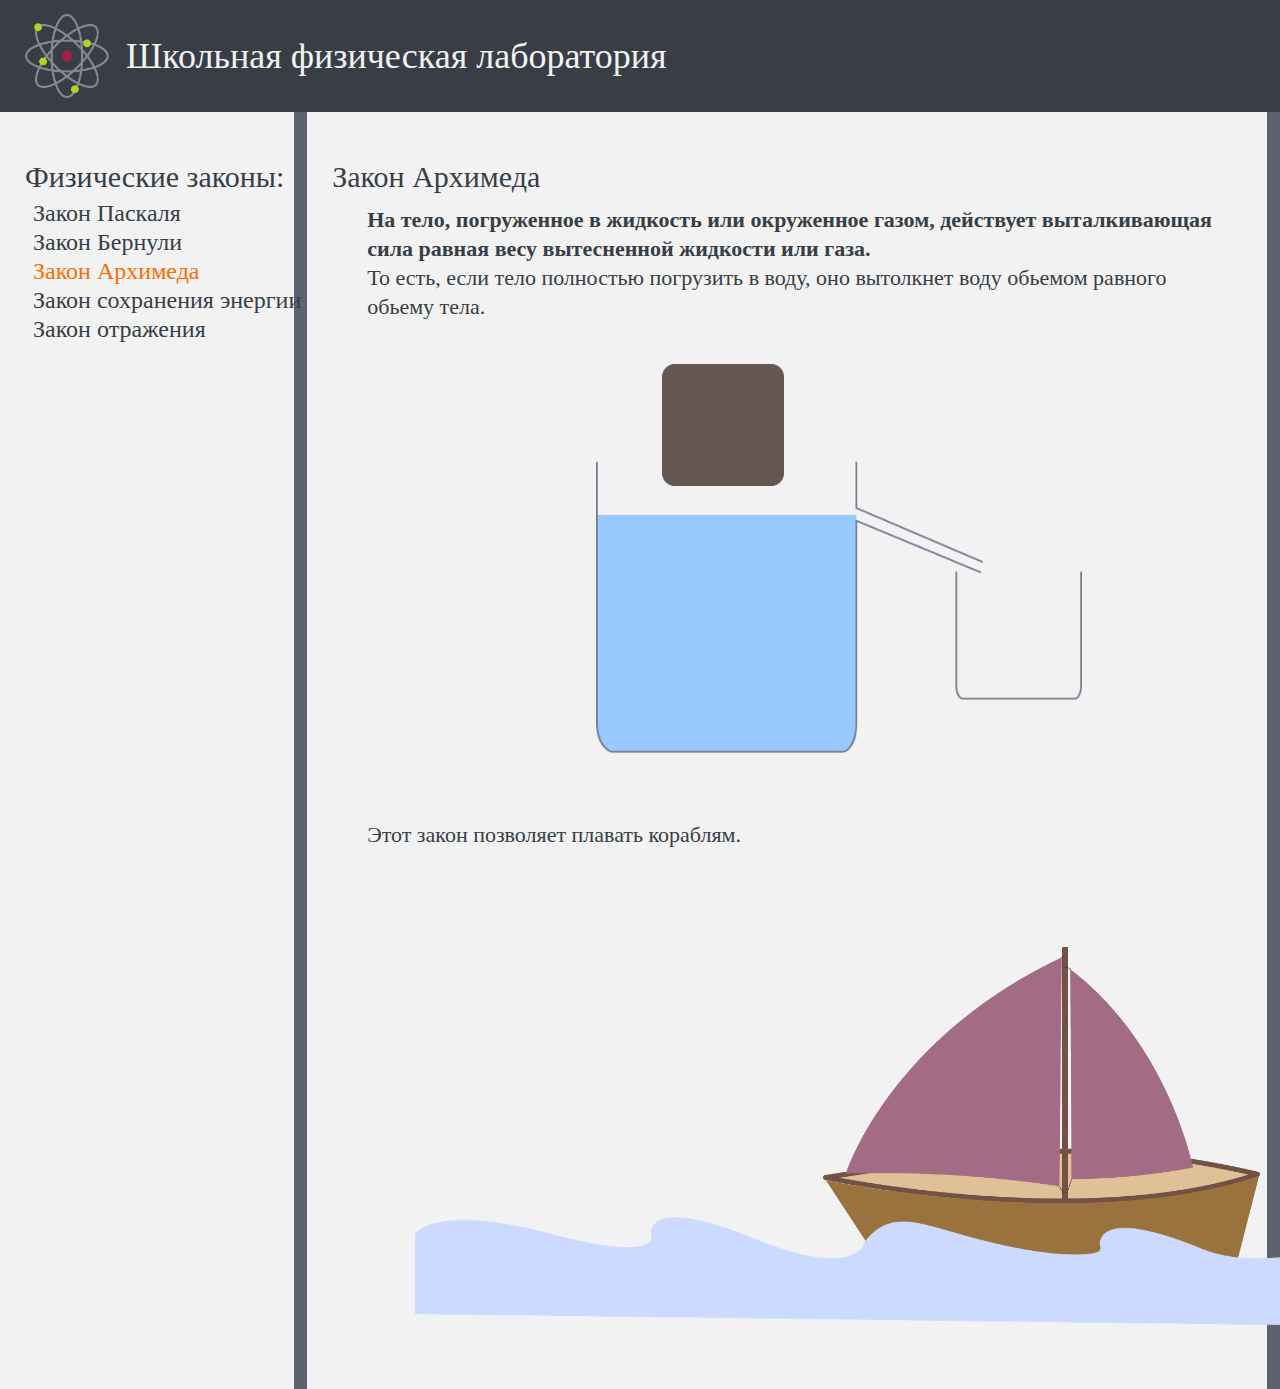
==== STR/Arhimed.html @ e6d6c903 "Initial commit" ====
<!DOCTYPE html>
<html lang="en">
<head>
	<meta charset="UTF-8">
	<meta name="viewport" content="width=device-width, initial-scale=1.0">
	<link rel="stylesheet" href="karkas.css">
	<link rel="shortcut icon" href="../picture/iko2.png">
	<link rel="stylesheet" href="Arhimed.css">
	<title>Закон Архимеда</title>
</head>
<body bgcolor="5C636E">
	<div class="header">
		<div><img class="header" src="../picture/iko2.png" alt="ikon"></div><div>
<h1><a class="h1" href="../main.html">Школьная физическая лаборатория</a></h1></div>
	</div>
	<div class="list"  style="height: 1277px;" >
		<h3>Физические законы:</h3>
		<ul>
		<li><a href="Pascal.html">Закон Паскаля</a></li>
		<li><a href="Bernuli.html">Закон Бернули</a> </li>
		<li class="here">Закон Архимеда</li>
		<li><a href="Save.html">Закон сохранения энергии</a></li>
		<li ><a href="Miror.html">Закон отражения</a></li>
		</ul>
	</div>
	<div class="exp" style="height: 1277px;">
	 <h3 class="exp">Закон Архимеда</h3>
	 <p class="exp1"><b>На тело, погруженное в жидкость или окруженное газом, действует выталкивающая сила равная весу вытесненной жидкости или газа.</b><br/>То есть, если тело полностью погрузить в воду, оно вытолкнет воду обьемом равного обьему тела.
</p>
		
	 	<img id="glass" src="../picture/arhimed.png">
	 	<img id="water" src="../picture/arhwater.png">
	 	<img id="stru" src="../picture/arhstru.png">
	 	<img id="telo" src="../picture/cub.png">
	 	<p class="exp2">Этот закон позволяет плавать кораблям.</p>
	 	<img id="ship" src="../picture/ship.png">
	 	<img id="voln" src="../picture/volns.png">
<script src="Arhimed.js"></script>

	</div>
</body>
</html>
---- STR/karkas.css ----
* {
  margin: 0;
  padding: 0;
}
body{

	padding-bottom: 30px;
}
p{
	font-family: Consolas;
font-style: normal;
font-weight: normal;
font-size: 22px;
line-height: 29px;

color: #363E46;

}
a:link {text-decoration: none; color:#363E46;} 
a:visited { text-decoration: none; color:#363E46;  } 
a:active{color: #F96D00;}
a:hover{color: #F96D00;}
a:link.h1{color: #F2F2F2;}
a:visited.h1{color: #F2F2F2;}
a:active.h1{color: #F96D00;}
a:hover.h1{color: #F96D00;}
div.header
{
	position: absolute;
	width: 100%;
	height: 112px;
	left: 0px;
	top: 0px;
	background: #393E46;
	display: flex;
	
}
h1
{
position: absolute;
width: 750px;
height: 55px;
left: 126px;
top: 35px;

font-family: Play;
font-style: normal;
font-weight: normal;
font-size: 36px;
line-height: 42px;

color: #F2F2F2
}
img
{
	position: absolute;
width: 84px;
height: 84px;
left: 25px;
top: 14px;
}
div.list
{

	position: relative;
width: 23%;
height: 1377px;
left: 0px;
top: 112px;
margin-bottom: 30px;
background: #F2F2F2;
}
h3
{	
	position: absolute;
width: 340px;
height: 487px;
left: 25px;
top: 50px;

font-family: Calibri;
font-style: normal;
font-weight: normal;
font-size: 30px;
line-height: 29px;

color: #363E46;
}
ul
{
list-style-type: none;
position: absolute;
height: 393px;	
top:85px;
left: 33px;
}
li
{
width: 304px;
height: 29px;
font-family:Calibri;
font-style: normal;
font-weight: normal;
font-size: 24px;
line-height: 33px;

color: #363E46;
}
li.here
{
	color: #F96D00;
}
div.exp
{

	position: absolute;
width: 75%;
height: 1377px;

left: 24%;
top: 112px;
display: flex;
background: #F2F2F2;
}

h3.exp
{
	width: 500px;
	top: 50px;
}
p.exp1
{
	position: absolute;
left: 60px;
margin-right: 50px;
top: 93px;
}
---- STR/Arhimed.css ----
#telo
{
	cursor: pointer;
	position: absolute;
width: 122px;
height: 122px;
left: 355px;
top: 252px;
}
#water
{
	position: absolute;
width: 123px;
height: 0px;
left: 650px;	
top: 585px;


}

#stru
{
	 opacity: 0; 
	position: absolute;
width: 229px;
height: 165px;
left: 504px;
top: 403px;
}
#glass
{
	position: absolute;
width: 486px;
height: 292px;
left: 289px;
top: 349px;
}
p.exp2
{
	position: absolute;
	top:708px;
	left: 60px;

}
#ship
{
width: 437px;
height: 351px;
left: 516px;
cursor: pointer;
top: 835px;

}
#voln
{
width: 899px;
height: 109px;
left: 108px;
top: 1105px;
}
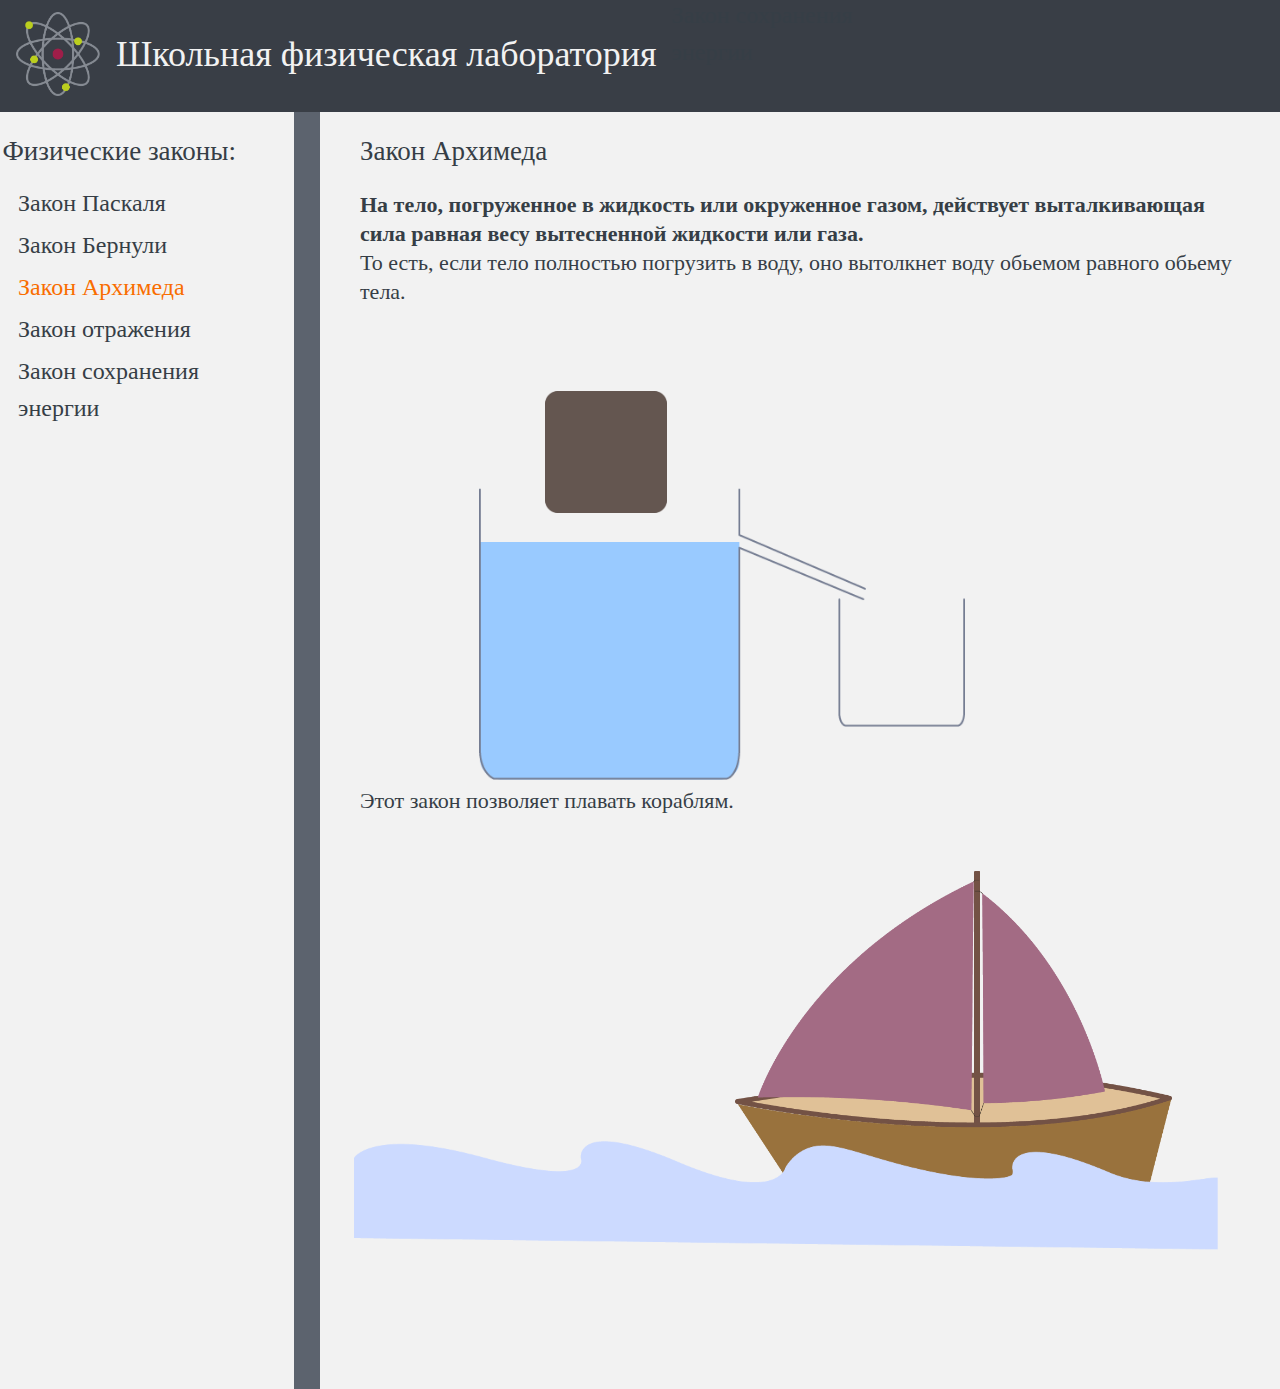
==== commit ec206fba: "adapting" ====
--- a/STR/Arhimed.html
+++ b/STR/Arhimed.html
@@ -10,33 +10,49 @@
 </head>
 <body bgcolor="5C636E">
 	<div class="header">
-		<div><img class="header" src="../picture/iko2.png" alt="ikon"></div><div>
-<h1><a class="h1" href="../main.html">Школьная физическая лаборатория</a></h1></div>
+		<div><img class="header" src="../picture/iko2.png" alt="ikon"></div>
+		<div><h1><a class="h1" href="../main.html">Школьная физическая лаборатория</a></h1></div>
+		<div class="burger-menu">
+    <input id="menu-toggle" type="checkbox" />
+    <label class="menu-btn" for="menu-toggle">
+      <span></span>
+    </label>
+     <ul class="menubox">
+            <li><a class="menu-item" href="Pascal.html">Закон Паскаля</a></li>
+            <li><a class="menu-item" href="Bernuli.html">Закон Бернули</a> </li>
+            <li><a class="menu-item" href="Miror.html">Закон отражения</a></li>
+            <li><a class="menu-item" href="Save.html">Закон сохранения энергии</a></li>
+            </ul>
+  </div>
 	</div>
+<div class="body">
 	<div class="list"  style="height: 1277px;" >
 		<h3>Физические законы:</h3>
 		<ul>
 		<li><a href="Pascal.html">Закон Паскаля</a></li>
 		<li><a href="Bernuli.html">Закон Бернули</a> </li>
 		<li class="here">Закон Архимеда</li>
+		<li ><a href="Miror.html">Закон отражения</a></li>
 		<li><a href="Save.html">Закон сохранения энергии</a></li>
-		<li ><a href="Miror.html">Закон отражения</a></li>
 		</ul>
 	</div>
 	<div class="exp" style="height: 1277px;">
 	 <h3 class="exp">Закон Архимеда</h3>
-	 <p class="exp1"><b>На тело, погруженное в жидкость или окруженное газом, действует выталкивающая сила равная весу вытесненной жидкости или газа.</b><br/>То есть, если тело полностью погрузить в воду, оно вытолкнет воду обьемом равного обьему тела.
-</p>
-		
+	 <p class="exp1"><b>На тело, погруженное в жидкость или окруженное газом, действует выталкивающая сила равная весу вытесненной жидкости или газа.</b><br/>То есть, если тело полностью погрузить в воду, оно вытолкнет воду обьемом равного обьему тела.</p>
+		<div id="exp11">
 	 	<img id="glass" src="../picture/arhimed.png">
 	 	<img id="water" src="../picture/arhwater.png">
 	 	<img id="stru" src="../picture/arhstru.png">
 	 	<img id="telo" src="../picture/cub.png">
+	 </div>
 	 	<p class="exp2">Этот закон позволяет плавать кораблям.</p>
+	 	<div id="exp12">
 	 	<img id="ship" src="../picture/ship.png">
 	 	<img id="voln" src="../picture/volns.png">
+
 <script src="Arhimed.js"></script>
-
+</div>
 	</div>
+</div>
 </body>
 </html>--- a/STR/karkas.css
+++ b/STR/karkas.css
@@ -1,13 +1,15 @@
-* {
+* 
+{
   margin: 0;
   padding: 0;
 }
-body{
-
-	padding-bottom: 30px;
-}
-p{
-	font-family: Consolas;
+body
+{
+padding-bottom: 30px;
+}
+p
+{
+font-family: Consolas;
 font-style: normal;
 font-weight: normal;
 font-size: 22px;
@@ -33,76 +35,203 @@
 	top: 0px;
 	background: #393E46;
 	display: flex;
-	
-}
+	flex-direction:row;
+	justify-content:flex-start;
+	align-items:center;	
+}
+@media screen and (max-width: 690px)
+{h1
+{
+font-size: 24px;
+height: 43px;
+margin-bottom: 5px;
+line-height: 26px;
+}}
+@media screen and (max-width: 820px) and (min-width: 690px)
+{h1
+{
+font-size: 27px;
+height: 77px;
+
+line-height: 66px;
+}}
+@media screen and (min-width: 820px)
+{h1
+{
+font-size: 36px;
+height: 47px;
+
+line-height: 42px;
+}}
 h1
 {
-position: absolute;
-width: 750px;
-height: 55px;
-left: 126px;
-top: 35px;
+width:100%;
 
 font-family: Play;
 font-style: normal;
 font-weight: normal;
-font-size: 36px;
-line-height: 42px;
 
 color: #F2F2F2
 }
 img
 {
-	position: absolute;
 width: 84px;
 height: 84px;
-left: 25px;
-top: 14px;
-}
+margin: 16px;
+}
+#menu__toggle {
+  opacity: 0;
+}
+@media screen and (max-width: 820px)
+{
+.menu-btn{
+  display: flex;
+  align-items: center;
+  position: absolute;
+  top: 40px;
+  right:30px;
+  width: 26px;
+  height: 26px;
+  cursor: pointer;
+  z-index: 3;
+}
+ 
+.menu-btn > span,
+.menu-btn > span::before,
+.menu-btn > span::after {
+  display: block;
+  position: absolute;
+  width: 100%;
+  height: 2px;
+  background-color: #F2F2F2;
+  transition-duration: .25s;
+}
+.menu-btn > span::before {
+  content: '';
+  top: -8px;
+}
+.menu-btn > span::after {
+  content: '';
+  top: 8px;
+}
+ 
+.menubox{
+  display: block;
+  position: absolute;
+  visibility: hidden;
+  top: -100%;
+  right: 0;
+  width: 330px;
+  height: 100%;
+  padding: 80px 0;
+  list-style: none;
+  z-index: 2;
+  background-color: #F2F2F2;
+  box-shadow: 1px 0px 6px rgba(0, 0, 0, .2);
+  transition-duration: .25s;
+}
+ 
+.menu-item {
+  display: block;
+  padding: 12px;
+  width: 90%;
+  height: 47px;
+  font-family:Calibri;
+  font-weight: normal;
+  font-size: 24px;
+  	line-height: 47px;
+
+  text-decoration: none;
+  
+}
+
+ 
+ 
+#menu-toggle{
+  opacity: 0;
+}
+ 
+#menu-toggle:checked ~ .menu-btn > span{
+  transform: rotate(45deg);
+  background-color: #363E46;
+}
+#menu-toggle:checked ~ .menu-btn > span::before{
+  top: 0;
+  transform: rotate(0);
+  background-color: #363E46;
+}
+#menu-toggle:checked ~ .menu-btn > span::after{
+  top: 0;
+  transform: rotate(90deg);
+  background-color: #363E46;
+}
+#menu-toggle:checked ~ .menubox{
+  visibility: visible;
+  top: 0;
+}
+}
+.body
+{
+display: flex;
+justify-content: space-between;
+margin-bottom: 20px;
+}
+@media screen and (max-width: 820px)
+{div.list
+{
+width: 0;
+}}
+@media screen and (min-width: 820px)
+{div.list
+{
+width: 23%;
+}}
 div.list
 {
-
-	position: relative;
-width: 23%;
-height: 1377px;
+position: relative;
+display: flex;
+flex-direction:column;
+justify-content: flex-start;
+align-items:center;
+height: 1400px;
+
+
 left: 0px;
 top: 112px;
-margin-bottom: 30px;
 background: #F2F2F2;
 }
 h3
 {	
-	position: absolute;
-width: 340px;
-height: 487px;
-left: 25px;
-top: 50px;
-
+width: 100%;
+height: 33px;
+margin: 25px 25px 10px 20px;
+padding-left: 20px;
+padding-right: 10px;
 font-family: Calibri;
 font-style: normal;
 font-weight: normal;
-font-size: 30px;
+font-size: 27px;
 line-height: 29px;
 
 color: #363E46;
 }
 ul
 {
+padding-left: 10px;
 list-style-type: none;
-position: absolute;
 height: 393px;	
-top:85px;
-left: 33px;
+
 }
 li
 {
-width: 304px;
-height: 29px;
+width: 95%;
+height: 37px;
+margin: 5px;
 font-family:Calibri;
 font-style: normal;
 font-weight: normal;
 font-size: 24px;
-line-height: 33px;
+line-height: 37px;
 
 color: #363E46;
 }
@@ -110,29 +239,38 @@
 {
 	color: #F96D00;
 }
+@media screen and (max-width: 820px)
+{div.exp
+{
+
+width: 100%;
+height: 1500px;
+}}
+@media screen and (min-width: 820px)
+{div.exp
+{
+height: 1400px;
+width: 75%;
+}}
 div.exp
 {
-
-	position: absolute;
-width: 75%;
-height: 1377px;
-
-left: 24%;
+z-index: 1;
+position: relative;
 top: 112px;
 display: flex;
+flex-direction:column;
 background: #F2F2F2;
 }
 
 h3.exp
 {
-	width: 500px;
-	top: 50px;
+width: 85%;
+top: 50px;
 }
 p.exp1
 {
-	position: absolute;
-left: 60px;
-margin-right: 50px;
-top: 93px;
-}
-
+position: relative;
+margin: 10px 40px;
+
+}
+
--- a/STR/Arhimed.css
+++ b/STR/Arhimed.css
@@ -1,62 +1,166 @@
+@media screen and (max-width: 605px)
+{
+#exp11
+{
+left: 5%;
+}
 #telo
 {
-	cursor: pointer;
-	position: absolute;
-width: 122px;
-height: 122px;
-left: 355px;
-top: 252px;
+width: 83px;
+height: 83px;
+left: 85px;
+top: 22px;
 }
 #water
 {
-	position: absolute;
+width: 84px;
+height: 0px;
+left: 275px;	
+top: 245px;
+}
+#stru
+{
+width: 157px;
+height: 113px;
+left: 183px;
+top: 138px;
+}
+#glass
+{
+width: 332px;
+height: 200px;
+left: 28px;
+top: 99px;
+}
+}
+@media screen and (min-width: 605px)
+{
+#exp11
+{
+left: 12%;
+}
+#telo
+{
+width: 122px;
+height: 122px;
+left: 94px;
+top: 52px;
+}
+#water
+{
 width: 123px;
 height: 0px;
-left: 650px;	
-top: 585px;
-
-
+left: 389px;	
+top: 371px;
+}
+#stru
+{
+width: 229px;
+height: 165px;
+left: 243px;
+top: 203px;
+}#glass
+{
+width: 486px;
+height: 292px;
+left: 28px;
+top: 149px;
+}
+}
+#exp11
+{
+position: relative;
+width: 40%;
+height: 368px;
+top: 7px;
+}
+#telo
+{
+cursor: pointer;
+position: absolute;
+}
+#water
+{
+position: absolute;
 }
 
 #stru
 {
-	 opacity: 0; 
-	position: absolute;
-width: 229px;
-height: 165px;
-left: 504px;
-top: 403px;
+opacity: 0; 
+position: absolute;
 }
 #glass
 {
-	position: absolute;
-width: 486px;
-height: 292px;
-left: 289px;
-top: 349px;
+position: absolute;
 }
 p.exp2
 {
-	position: absolute;
-	top:708px;
-	left: 60px;
+	position: relative;
+	margin: 10px 40px;
+	top:92px;
+	
 
 }
-#ship
+#exp12
 {
-width: 437px;
-height: 351px;
-left: 516px;
-cursor: pointer;
-top: 835px;
+position: relative;
+width: 90%;
+height: 268px;
+left: 10px;
+top: 17px;
+}
+@media screen and (max-width: 605px)
+{#ship
+{
+left: 20%;
+height: 261px;
+width: 337px;
 
 }
 #voln
 {
-width: 899px;
+height: 59px;
+top: 315px;
+}}
+@media screen and (max-width: 1115px) and (min-width: 605px)
+{#ship
+{
+left: 25%;
+height: 311px;
+width: 407px;
+
+}
+#voln
+{
+height: 69px;
+top: 355px;
+}}
+@media screen and (min-width: 1115px)
+{#ship
+{
+left: 45%;
+height: 351px;
+width: 437px;
+
+}#voln
+{
 height: 109px;
-left: 108px;
-top: 1105px;
+top: 375px;
+}
+}
+#ship
+{
+	position: absolute;
+cursor: pointer;
+top: 105px;
+
+}
+#voln
+{
+position: absolute;
+width: 100%;
+left: 8px;
+
 }
 
 	
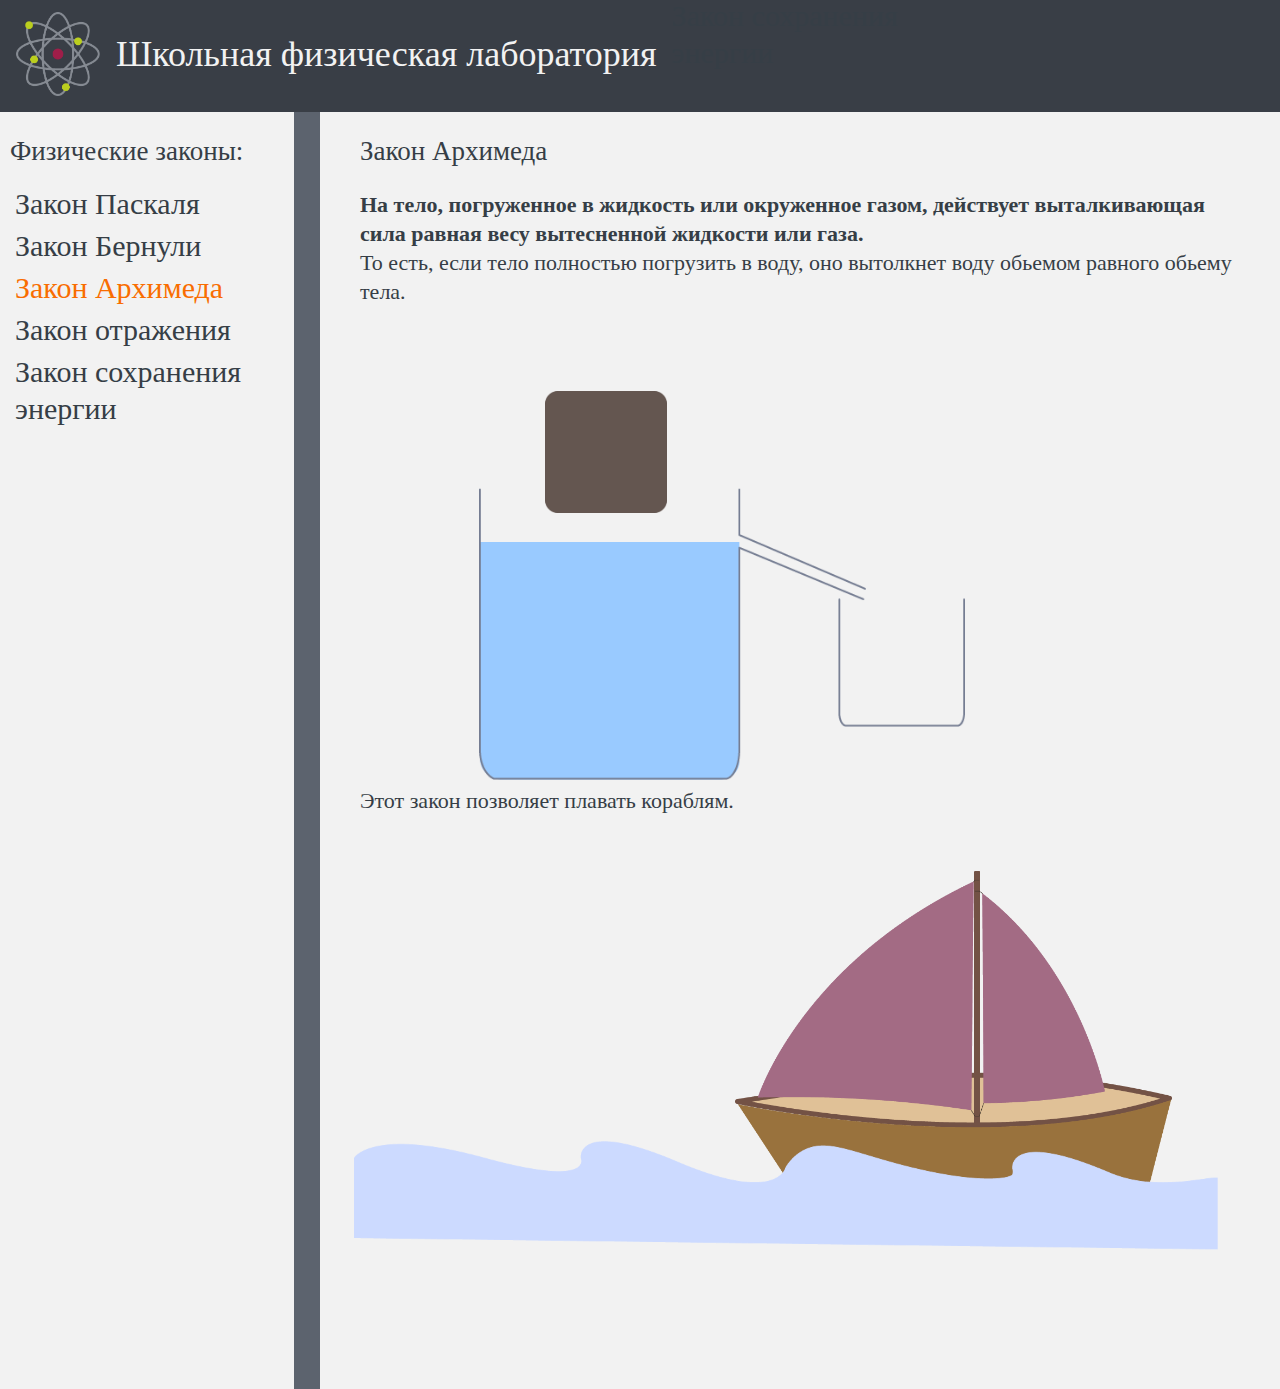
==== commit 72b4ec57: "mistake" ====
--- a/STR/Arhimed.html
+++ b/STR/Arhimed.html
@@ -11,7 +11,7 @@
 <body bgcolor="5C636E">
 	<div class="header">
 		<div><img class="header" src="../picture/iko2.png" alt="ikon"></div>
-		<div><h1><a class="h1" href="../main.html">Школьная физическая лаборатория</a></h1></div>
+		<div><h1><a class="h1" href="../index.html">Школьная физическая лаборатория</a></h1></div>
 		<div class="burger-menu">
     <input id="menu-toggle" type="checkbox" />
     <label class="menu-btn" for="menu-toggle">
--- a/STR/karkas.css
+++ b/STR/karkas.css
@@ -194,15 +194,13 @@
 justify-content: flex-start;
 align-items:center;
 height: 1400px;
-
-
 left: 0px;
 top: 112px;
 background: #F2F2F2;
 }
 h3
 {	
-width: 100%;
+width: 95%;
 height: 33px;
 margin: 25px 25px 10px 20px;
 padding-left: 20px;
@@ -230,7 +228,7 @@
 font-family:Calibri;
 font-style: normal;
 font-weight: normal;
-font-size: 24px;
+font-size: 30px;
 line-height: 37px;
 
 color: #363E46;
